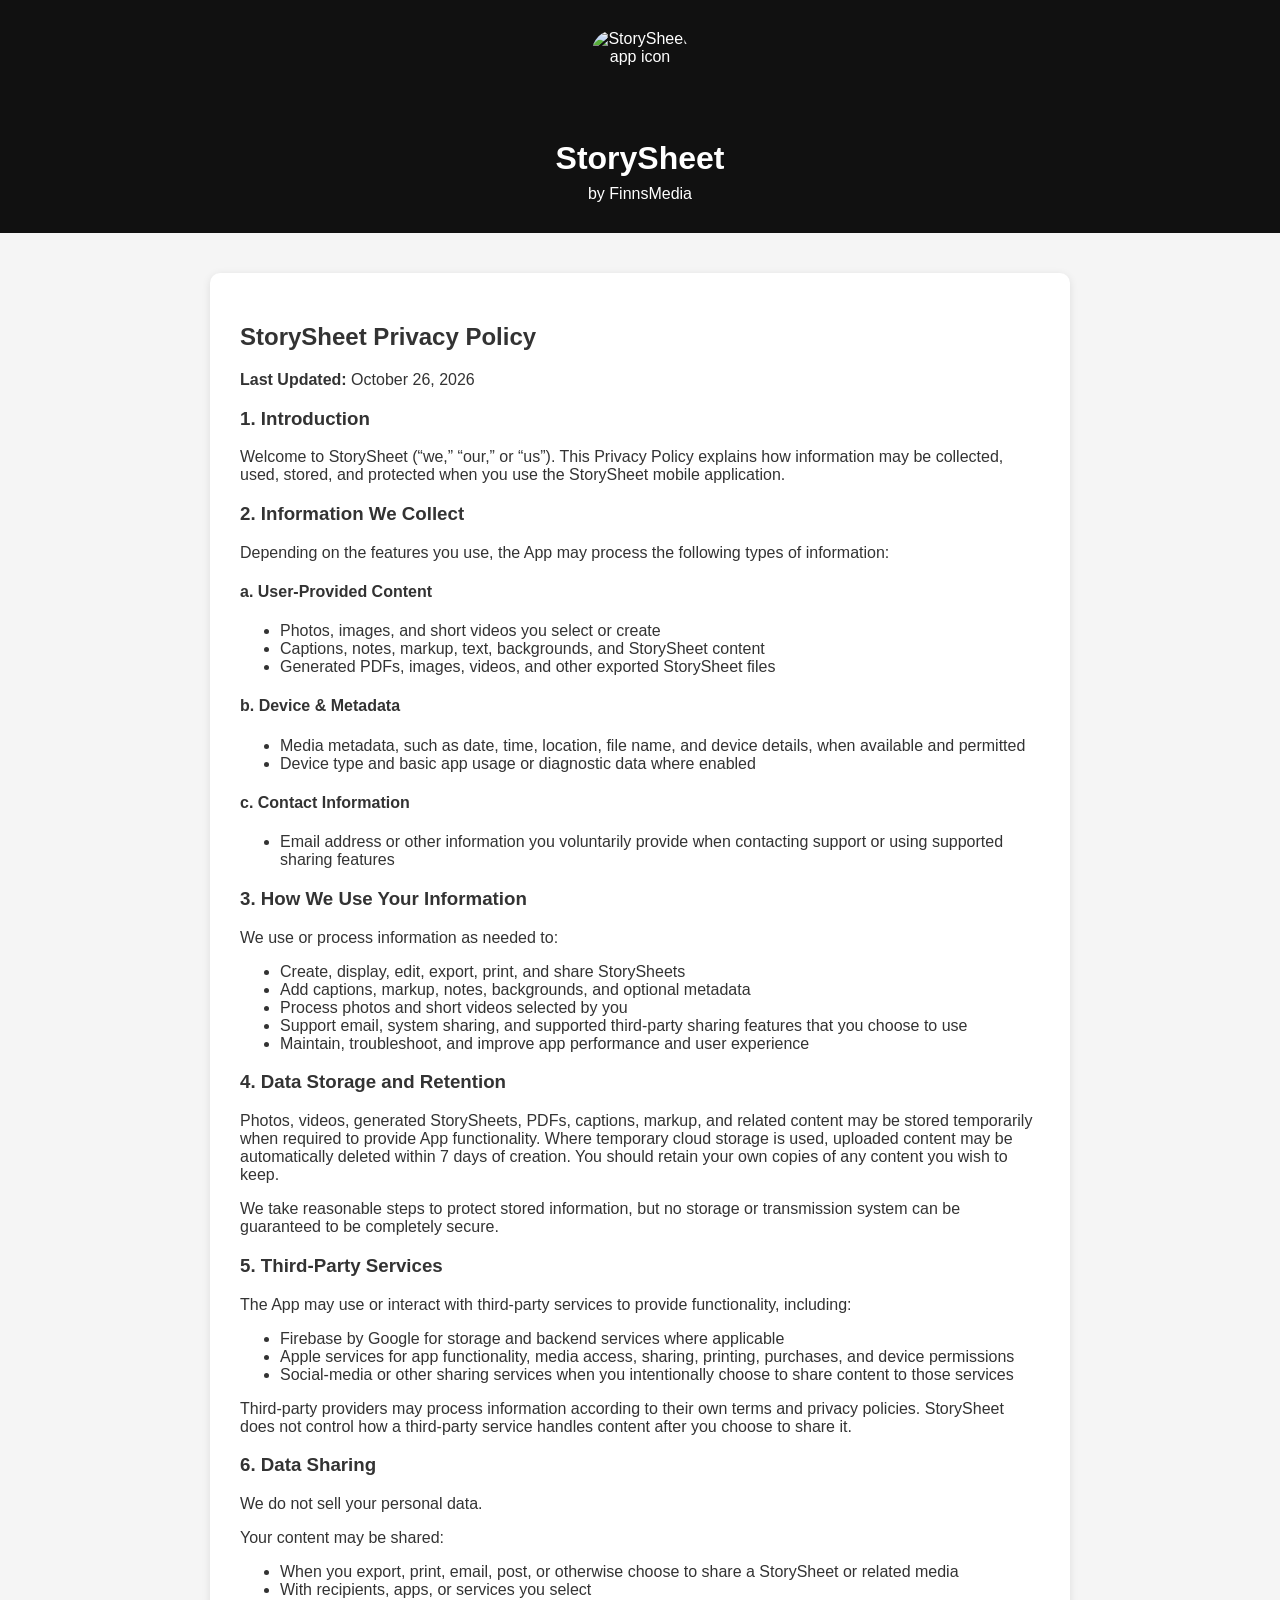
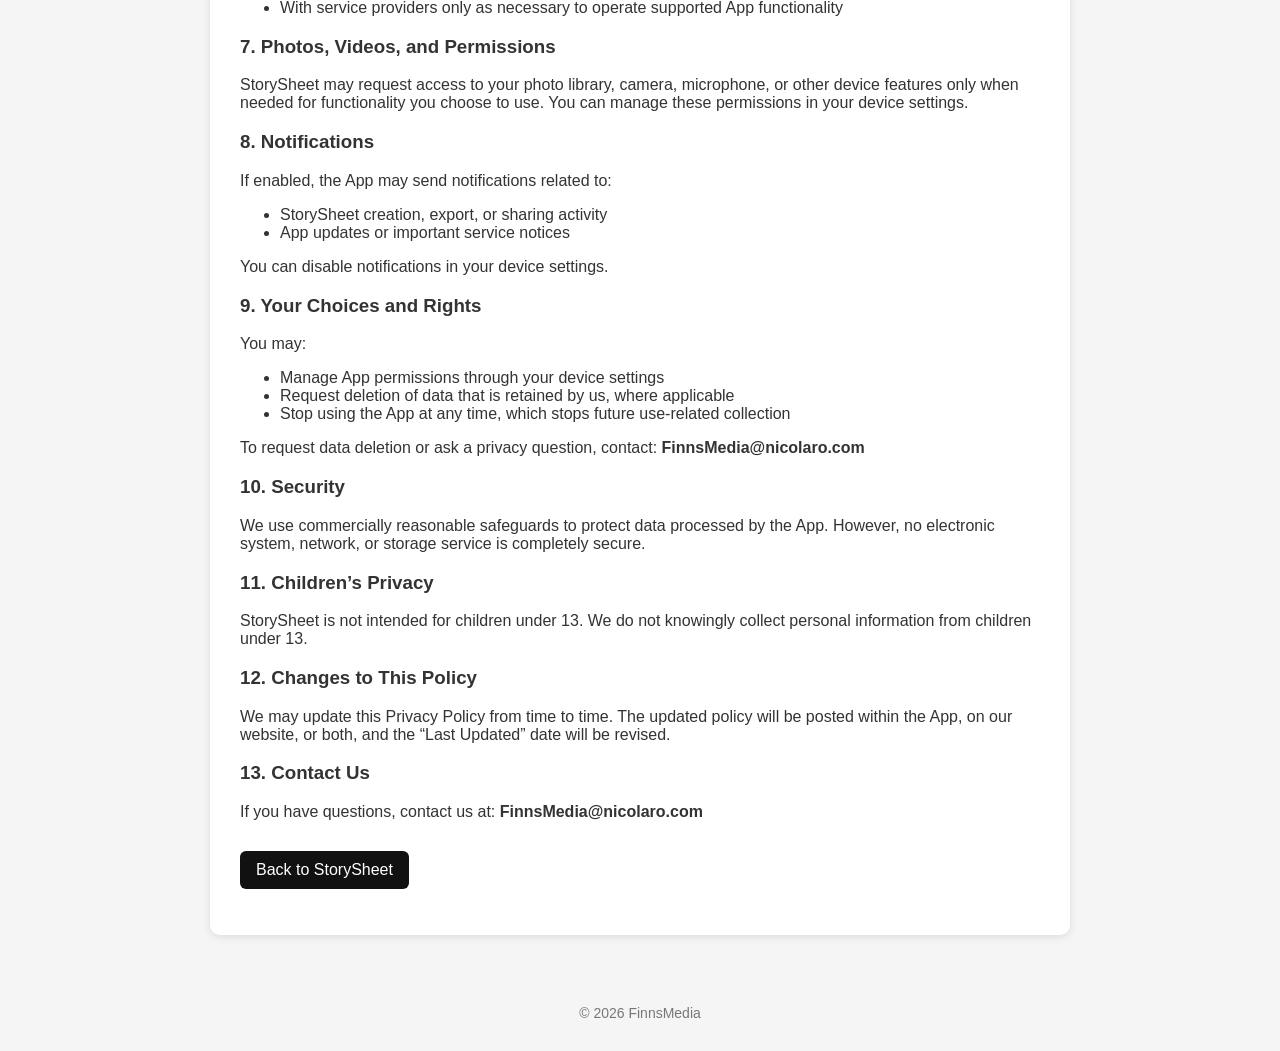
==== privacy-policy.html @ 18b91e4c "Publish StorySheet-branded privacy-policy.html for TikTok website review" ====
<!DOCTYPE html>
<html lang="en">
<head>
    <meta charset="UTF-8">
    <meta name="viewport" content="width=device-width, initial-scale=1.0">
<link rel="icon" type="image/png" href="https://mnicolaro.github.io/https://mnicolaro.github.io/StorySheet-icon.png">
<link rel="apple-touch-icon" href="https://mnicolaro.github.io/https://mnicolaro.github.io/StorySheet-icon.png">
    <title>StorySheet Privacy Policy</title>
<link rel="icon" type="image/png" href="https://mnicolaro.github.io/StorySheet-icon.png"><link rel="apple-touch-icon" href="https://mnicolaro.github.io/StorySheet-icon.png"><link rel="canonical" href="https://www.storysheetapp.com/privacy-policy.html">
</head>
<body style="font-family: Arial, sans-serif; margin: 0; background:#f5f5f5; color:#333;">

    <div style="background:#111; color:white; padding:30px 20px; text-align:center;">
        <img src="https://mnicolaro.github.io/StorySheet-icon.png" alt="StorySheet app icon" style="width:96px; height:96px; border-radius:22px; display:block; margin:0 auto 14px auto;">
        <h1 style="margin:0 0 8px 0;">StorySheet</h1>
        <p style="margin:0;">by FinnsMedia</p>
    </div>

    <div style="max-width:800px; margin:40px auto; background:white; padding:30px; border-radius:10px; box-shadow:0 2px 8px rgba(0,0,0,0.1);">
        <h2>StorySheet Privacy Policy</h2>

        <p><strong>Last Updated:</strong> October 26, 2026</p>

        <h3>1. Introduction</h3>
        <p>
            Welcome to StorySheet (“we,” “our,” or “us”). This Privacy Policy explains how information
            may be collected, used, stored, and protected when you use the StorySheet mobile application.
        </p>

        <h3>2. Information We Collect</h3>
        <p>Depending on the features you use, the App may process the following types of information:</p>

        <h4>a. User-Provided Content</h4>
        <ul>
            <li>Photos, images, and short videos you select or create</li>
            <li>Captions, notes, markup, text, backgrounds, and StorySheet content</li>
            <li>Generated PDFs, images, videos, and other exported StorySheet files</li>
        </ul>

        <h4>b. Device &amp; Metadata</h4>
        <ul>
            <li>Media metadata, such as date, time, location, file name, and device details, when available and permitted</li>
            <li>Device type and basic app usage or diagnostic data where enabled</li>
        </ul>

        <h4>c. Contact Information</h4>
        <ul>
            <li>Email address or other information you voluntarily provide when contacting support or using supported sharing features</li>
        </ul>

        <h3>3. How We Use Your Information</h3>
        <p>We use or process information as needed to:</p>
        <ul>
            <li>Create, display, edit, export, print, and share StorySheets</li>
            <li>Add captions, markup, notes, backgrounds, and optional metadata</li>
            <li>Process photos and short videos selected by you</li>
            <li>Support email, system sharing, and supported third-party sharing features that you choose to use</li>
            <li>Maintain, troubleshoot, and improve app performance and user experience</li>
        </ul>

        <h3>4. Data Storage and Retention</h3>
        <p>
            Photos, videos, generated StorySheets, PDFs, captions, markup, and related content may be stored
            temporarily when required to provide App functionality. Where temporary cloud storage is used,
            uploaded content may be automatically deleted within 7 days of creation. You should retain your
            own copies of any content you wish to keep.
        </p>
        <p>
            We take reasonable steps to protect stored information, but no storage or transmission system can
            be guaranteed to be completely secure.
        </p>

        <h3>5. Third-Party Services</h3>
        <p>The App may use or interact with third-party services to provide functionality, including:</p>
        <ul>
            <li>Firebase by Google for storage and backend services where applicable</li>
            <li>Apple services for app functionality, media access, sharing, printing, purchases, and device permissions</li>
            <li>Social-media or other sharing services when you intentionally choose to share content to those services</li>
        </ul>
        <p>
            Third-party providers may process information according to their own terms and privacy policies.
            StorySheet does not control how a third-party service handles content after you choose to share it.
        </p>

        <h3>6. Data Sharing</h3>
        <p>We do not sell your personal data.</p>
        <p>Your content may be shared:</p>
        <ul>
            <li>When you export, print, email, post, or otherwise choose to share a StorySheet or related media</li>
            <li>With recipients, apps, or services you select</li>
            <li>With service providers only as necessary to operate supported App functionality</li>
        </ul>

        <h3>7. Photos, Videos, and Permissions</h3>
        <p>
            StorySheet may request access to your photo library, camera, microphone, or other device features
            only when needed for functionality you choose to use. You can manage these permissions in your
            device settings.
        </p>

        <h3>8. Notifications</h3>
        <p>If enabled, the App may send notifications related to:</p>
        <ul>
            <li>StorySheet creation, export, or sharing activity</li>
            <li>App updates or important service notices</li>
        </ul>
        <p>You can disable notifications in your device settings.</p>

        <h3>9. Your Choices and Rights</h3>
        <p>You may:</p>
        <ul>
            <li>Manage App permissions through your device settings</li>
            <li>Request deletion of data that is retained by us, where applicable</li>
            <li>Stop using the App at any time, which stops future use-related collection</li>
        </ul>
        <p>
            To request data deletion or ask a privacy question, contact:
            <strong>FinnsMedia@nicolaro.com</strong>
        </p>

        <h3>10. Security</h3>
        <p>
            We use commercially reasonable safeguards to protect data processed by the App.
            However, no electronic system, network, or storage service is completely secure.
        </p>

        <h3>11. Children’s Privacy</h3>
        <p>
            StorySheet is not intended for children under 13. We do not knowingly collect personal information
            from children under 13.
        </p>

        <h3>12. Changes to This Policy</h3>
        <p>
            We may update this Privacy Policy from time to time. The updated policy will be posted within the App,
            on our website, or both, and the “Last Updated” date will be revised.
        </p>

        <h3>13. Contact Us</h3>
        <p>
            If you have questions, contact us at:
            <strong>FinnsMedia@nicolaro.com</strong>
        </p>

        <p style="margin-top:30px;">
            <a href="StorySheet.html" style="display:inline-block; padding:10px 16px; background:#111; color:white; text-decoration:none; border-radius:6px;">Back to StorySheet</a>
        </p>
    </div>

    <div style="text-align:center; padding:30px; font-size:14px; color:#777;">
        © 2026 FinnsMedia
    </div>

</body>
</html>
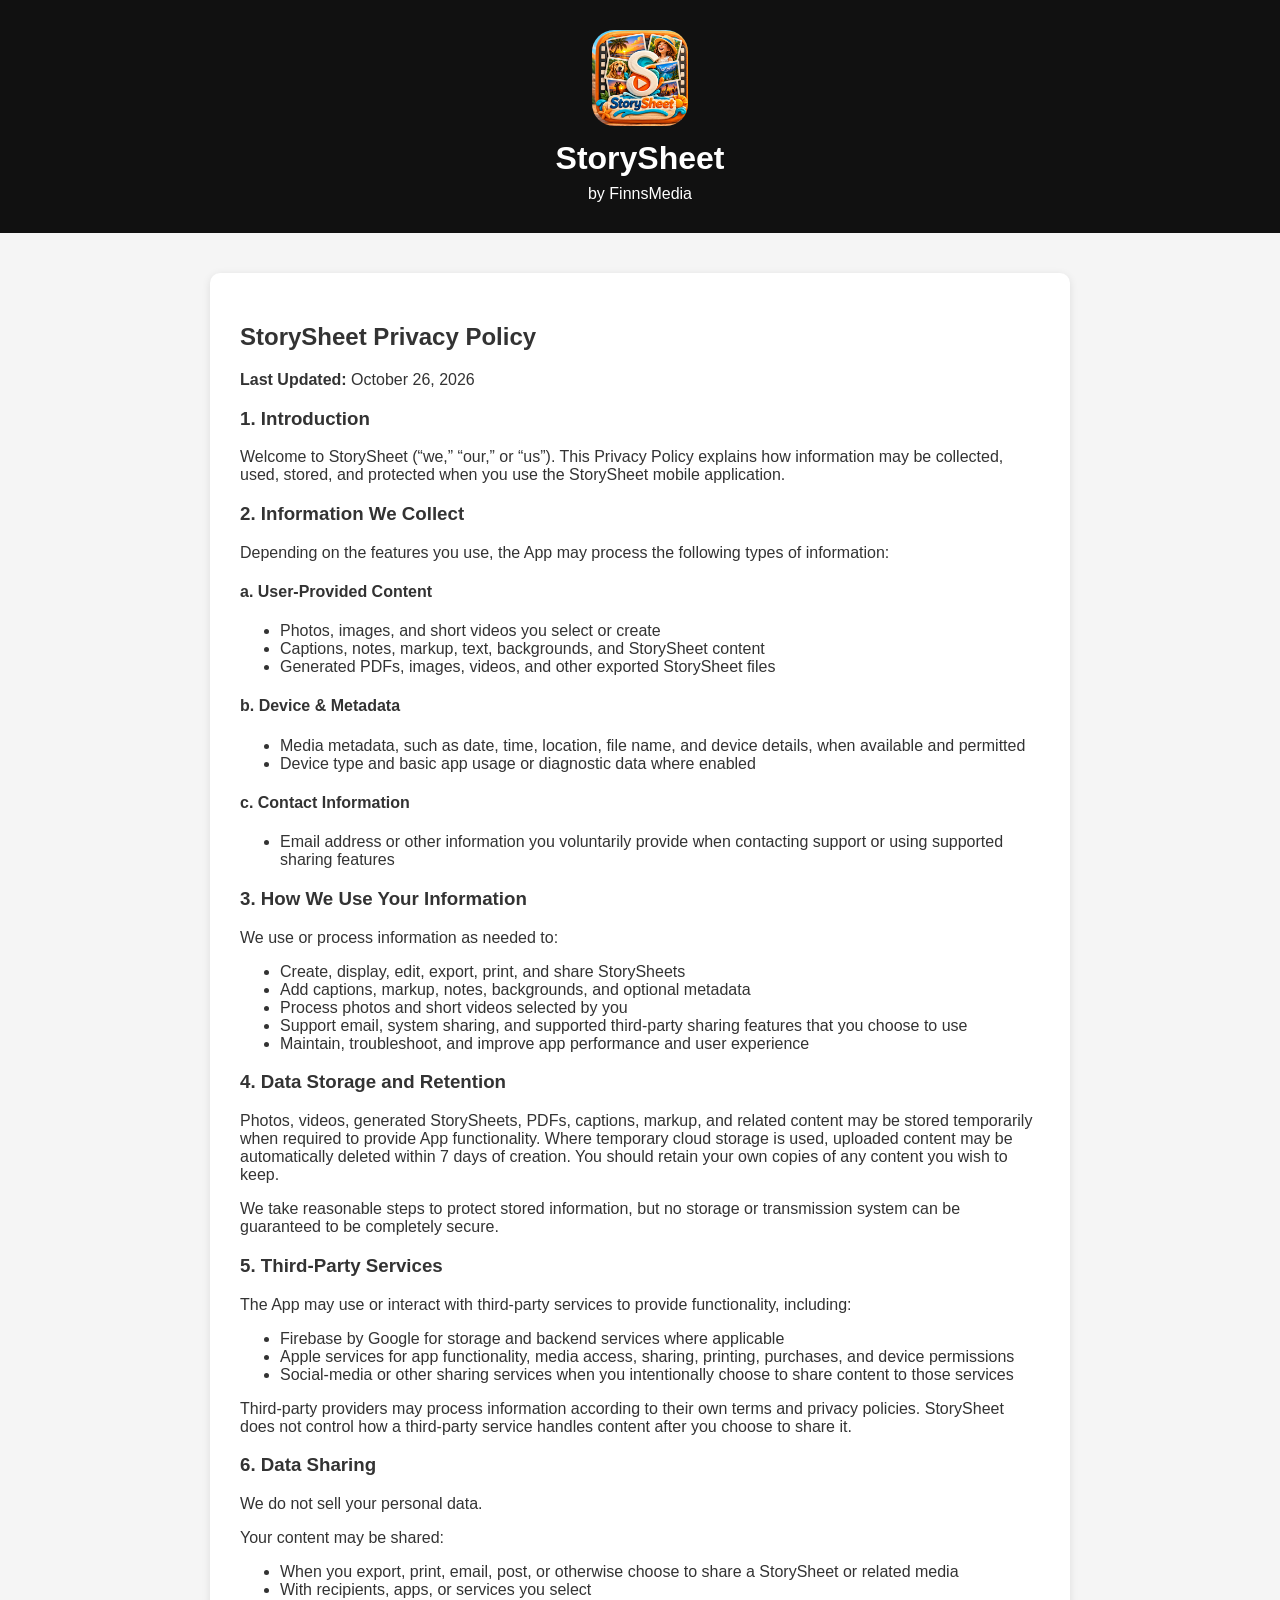
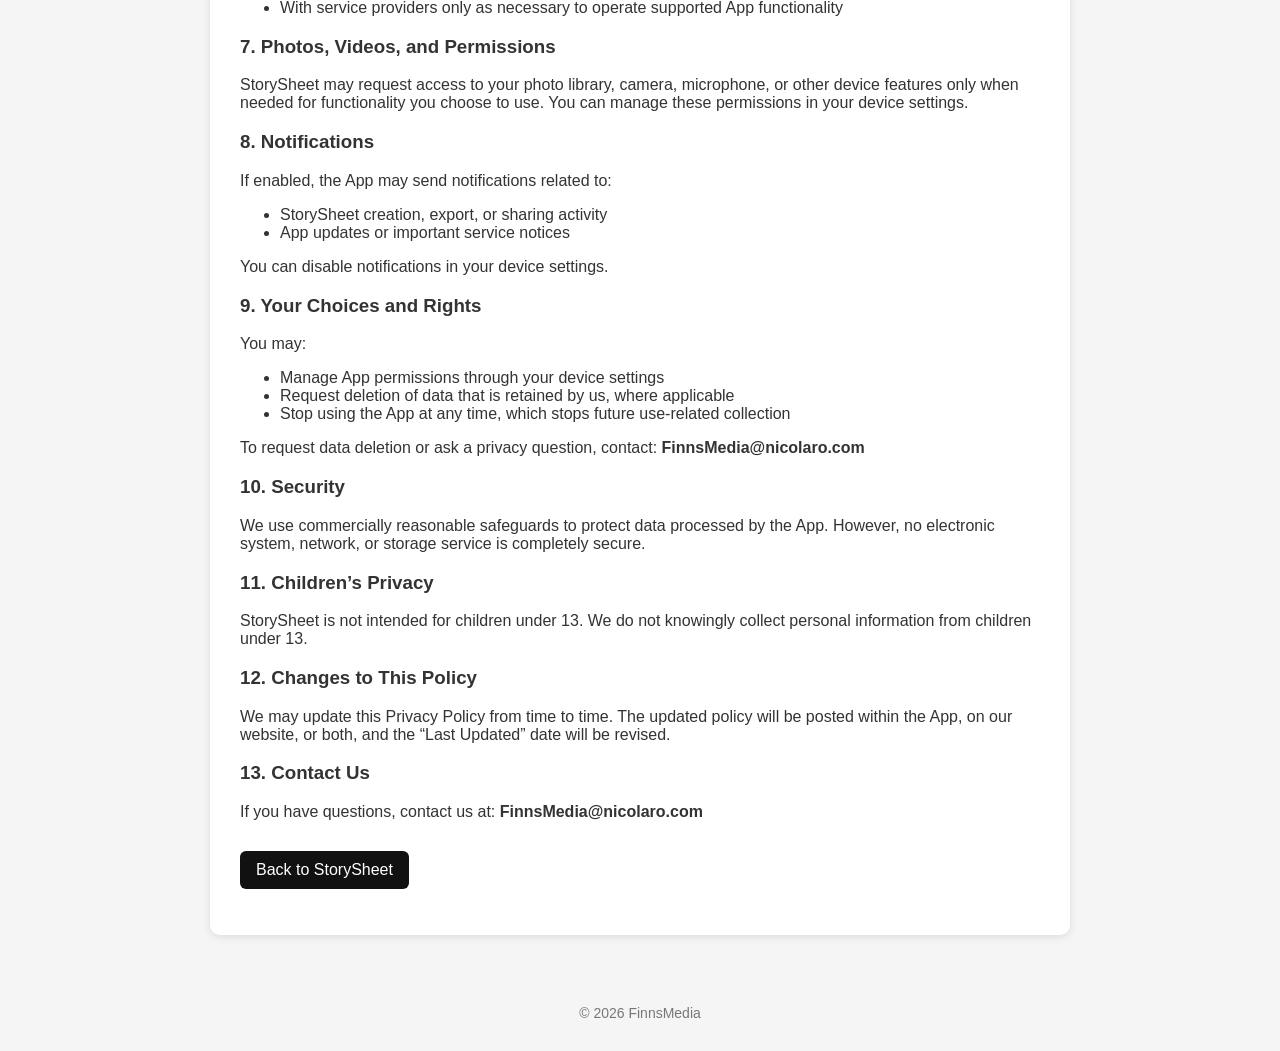
==== commit cae5b527: "Use StorySheet-domain app icon for favicon and page header" ====
--- a/privacy-policy.html
+++ b/privacy-policy.html
@@ -3,15 +3,15 @@
 <head>
     <meta charset="UTF-8">
     <meta name="viewport" content="width=device-width, initial-scale=1.0">
-<link rel="icon" type="image/png" href="https://mnicolaro.github.io/https://mnicolaro.github.io/StorySheet-icon.png">
-<link rel="apple-touch-icon" href="https://mnicolaro.github.io/https://mnicolaro.github.io/StorySheet-icon.png">
+<link rel="icon" type="image/png" href="https://mnicolaro.github.io//StorySheet-icon.png">
+<link rel="apple-touch-icon" href="https://mnicolaro.github.io//StorySheet-icon.png">
     <title>StorySheet Privacy Policy</title>
-<link rel="icon" type="image/png" href="https://mnicolaro.github.io/StorySheet-icon.png"><link rel="apple-touch-icon" href="https://mnicolaro.github.io/StorySheet-icon.png"><link rel="canonical" href="https://www.storysheetapp.com/privacy-policy.html">
+<link rel="icon" type="image/png" href="/StorySheet-icon.png"><link rel="apple-touch-icon" href="/StorySheet-icon.png"><link rel="canonical" href="https://www.storysheetapp.com/privacy-policy.html">
 </head>
 <body style="font-family: Arial, sans-serif; margin: 0; background:#f5f5f5; color:#333;">
 
     <div style="background:#111; color:white; padding:30px 20px; text-align:center;">
-        <img src="https://mnicolaro.github.io/StorySheet-icon.png" alt="StorySheet app icon" style="width:96px; height:96px; border-radius:22px; display:block; margin:0 auto 14px auto;">
+        <img src="/StorySheet-icon.png" alt="StorySheet app icon" style="width:96px; height:96px; border-radius:22px; display:block; margin:0 auto 14px auto;">
         <h1 style="margin:0 0 8px 0;">StorySheet</h1>
         <p style="margin:0;">by FinnsMedia</p>
     </div>
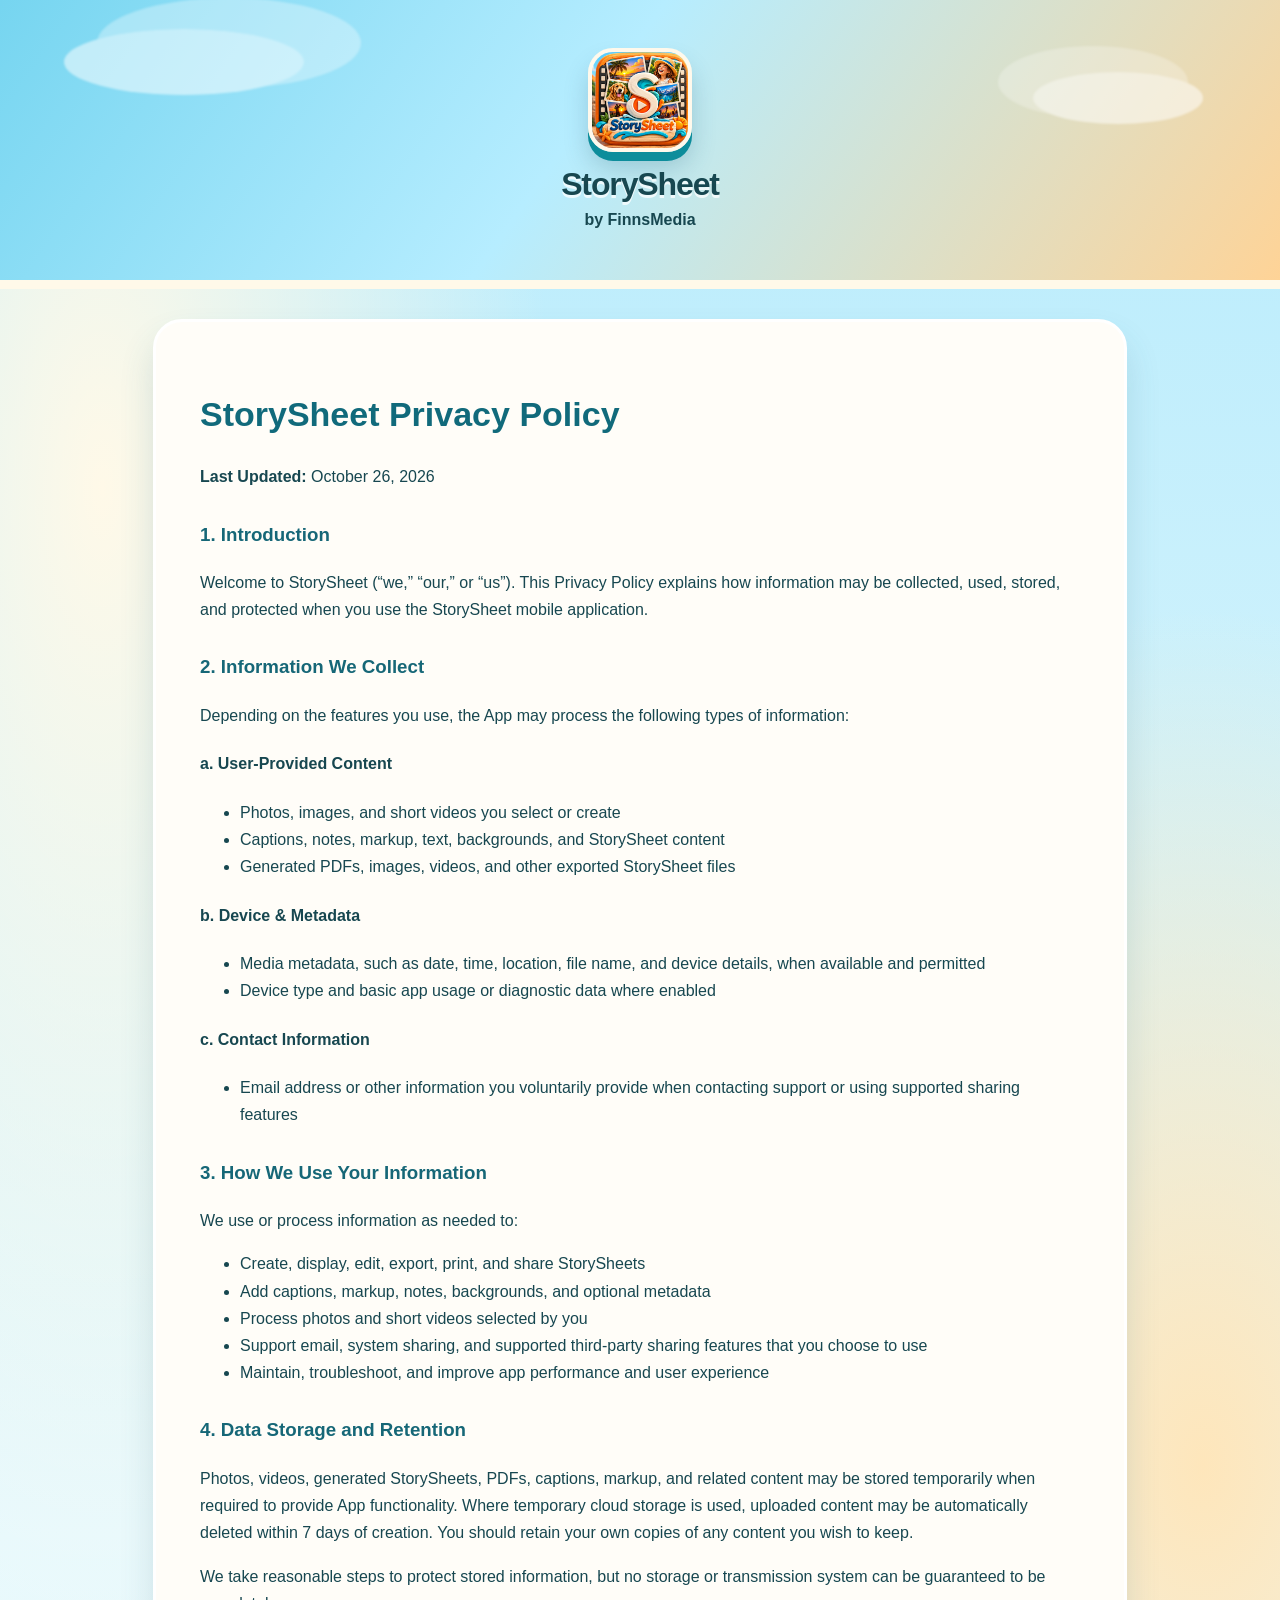
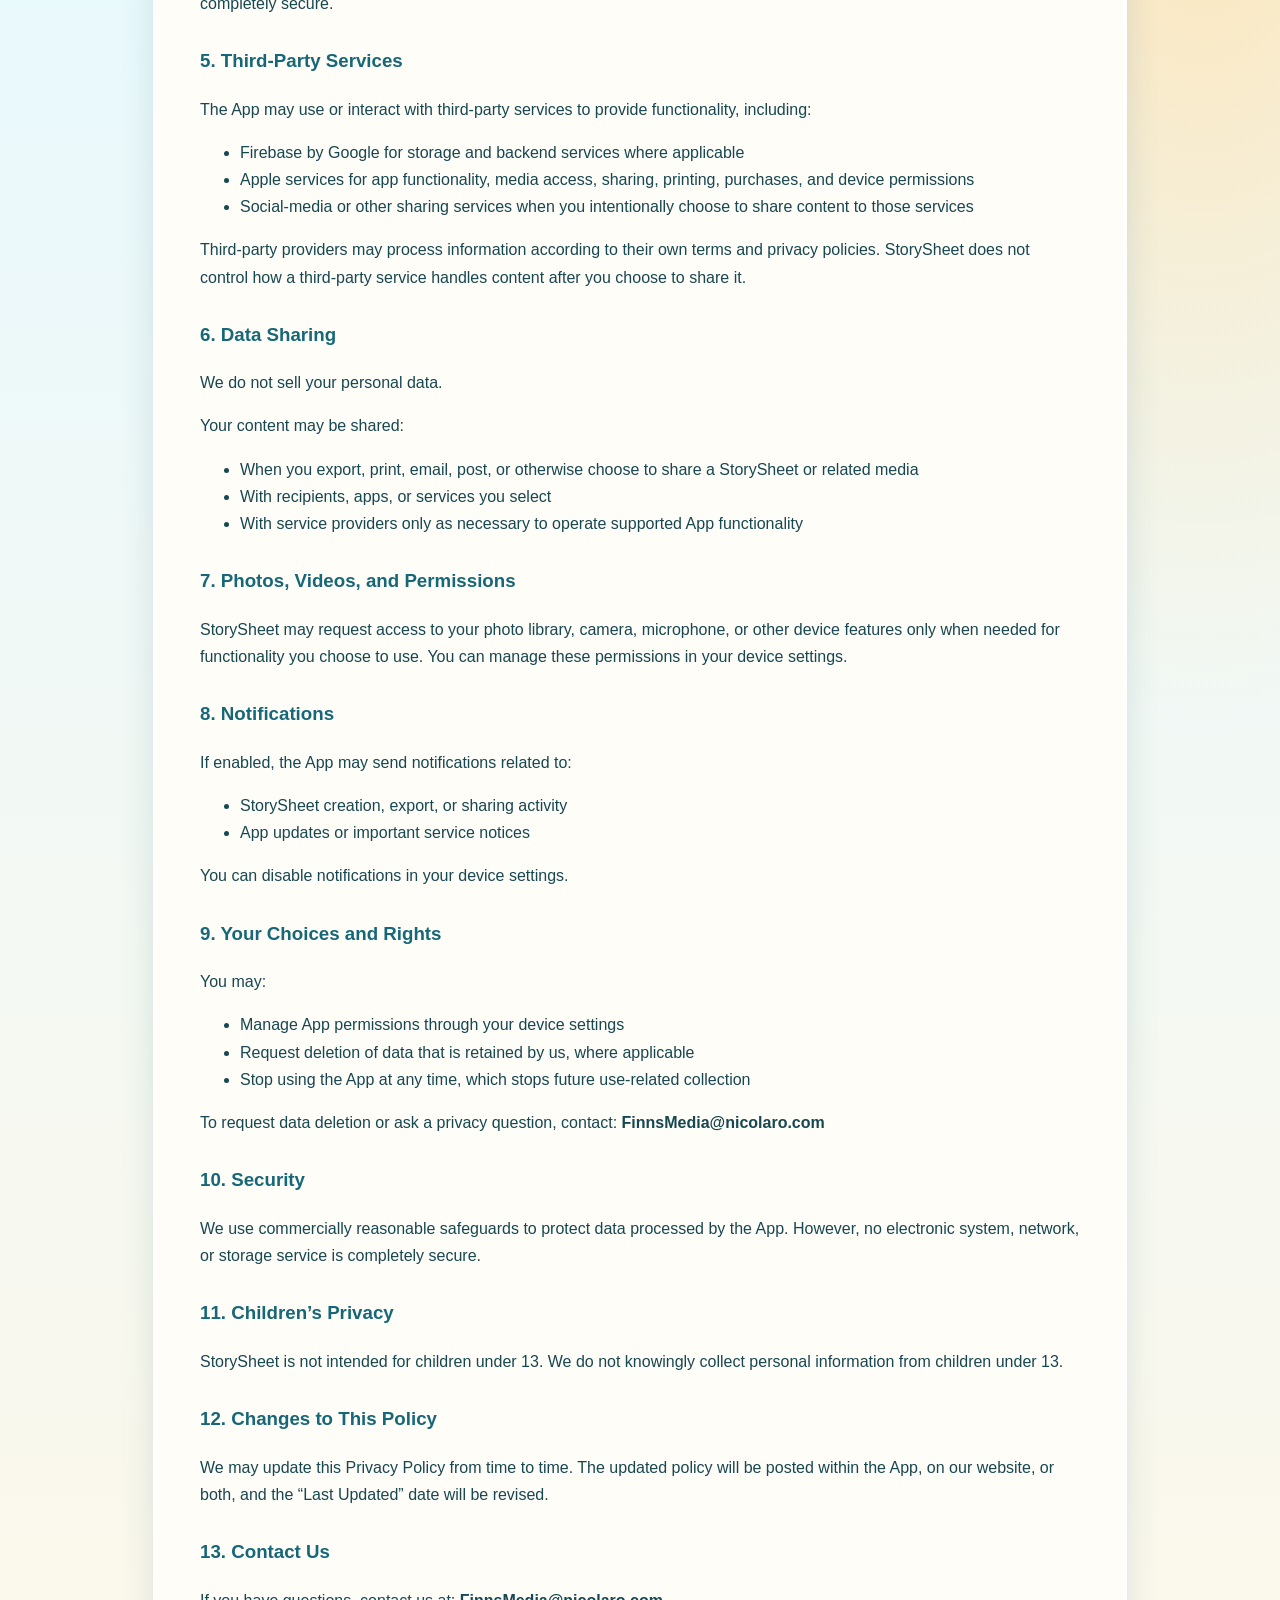
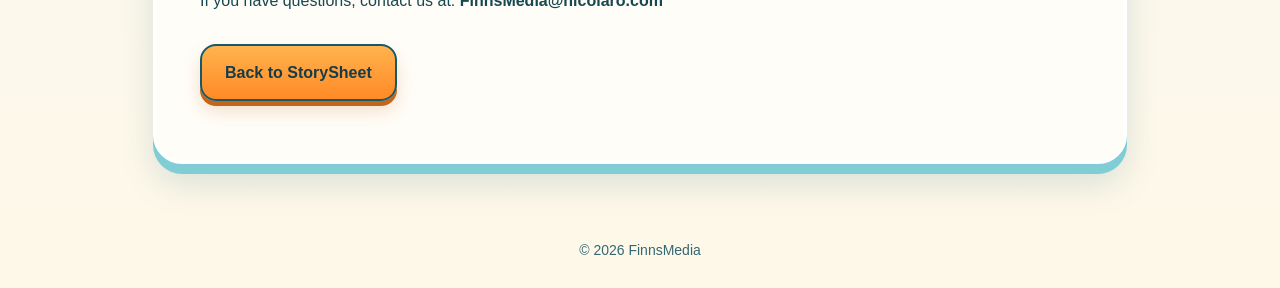
==== commit 74030983: "Apply FinnsMedia coastal clay styling to privacy-policy.html" ====
--- a/privacy-policy.html
+++ b/privacy-policy.html
@@ -7,6 +7,7 @@
 <link rel="apple-touch-icon" href="https://mnicolaro.github.io//StorySheet-icon.png">
     <title>StorySheet Privacy Policy</title>
 <link rel="icon" type="image/png" href="/StorySheet-icon.png"><link rel="apple-touch-icon" href="/StorySheet-icon.png"><link rel="canonical" href="https://www.storysheetapp.com/privacy-policy.html">
+<link rel="stylesheet" href="/clay-theme.css">
 </head>
 <body style="font-family: Arial, sans-serif; margin: 0; background:#f5f5f5; color:#333;">
 
@@ -143,7 +144,7 @@
         </p>
 
         <p style="margin-top:30px;">
-            <a href="StorySheet.html" style="display:inline-block; padding:10px 16px; background:#111; color:white; text-decoration:none; border-radius:6px;">Back to StorySheet</a>
+            <a href="https://www.storysheetapp.com/" style="display:inline-block; padding:10px 16px; background:#111; color:white; text-decoration:none; border-radius:6px;">Back to StorySheet</a>
         </p>
     </div>
 
--- a/clay-theme.css
+++ b/clay-theme.css
@@ -0,0 +1,28 @@
+/* FinnsMedia-inspired coastal claymation design system — visual styling only */
+:root{--clay-sky:#bceeff;--clay-aqua:#54c6dc;--clay-teal:#087b8b;--clay-orange:#ff9b38;--clay-ink:#174750;--clay-cream:#fff8e9}
+html{scroll-behavior:smooth}
+body{color:var(--clay-ink)!important;background:radial-gradient(ellipse at 8% 14%,#fff9e8 0,transparent 27%),radial-gradient(ellipse at 94% 42%,#fee6bb 0,transparent 30%),linear-gradient(180deg,#b6ebfc 0%,#e8f9fd 44%,#fff8e9 100%)!important}
+body>div:first-of-type:not(.hero){background:linear-gradient(125deg,#76d5f0 0%,#b6edff 45%,#ffd396 100%)!important;color:#174750!important;padding:48px 20px 60px!important;position:relative;overflow:hidden;box-shadow:inset 0 -9px 0 #fff9e9}
+body>div:first-of-type:not(.hero)::before,body>div:first-of-type:not(.hero)::after{content:"";position:absolute;z-index:0;background:rgba(255,255,255,.52);border-radius:50%;filter:blur(1px)}
+body>div:first-of-type:not(.hero)::before{width:240px;height:66px;left:5%;top:29px;box-shadow:45px -19px 0 12px rgba(255,255,255,.32)}
+body>div:first-of-type:not(.hero)::after{width:170px;height:52px;right:6%;top:72px;box-shadow:-25px -16px 0 10px rgba(255,255,255,.25)}
+body>div:first-of-type:not(.hero)>*{position:relative;z-index:1}
+body>div:first-of-type:not(.hero) img{border:4px solid #fff9ec!important;border-radius:25px!important;box-shadow:0 9px 0 #0d8d9b,0 16px 25px #21536638!important}
+body>div:first-of-type:not(.hero) h1{text-shadow:0 3px 0 #ffffffbd;font-weight:900;letter-spacing:-.035em}
+body>div:first-of-type:not(.hero) p{font-weight:700}
+body>div:nth-of-type(2):not(.hero){width:calc(100% - 32px);max-width:880px!important;margin:30px auto 48px!important;padding:clamp(22px,4vw,44px)!important;background:#fffdf8!important;border:3px solid #fff!important;border-radius:29px!important;box-shadow:0 10px 0 #80cdd6,0 21px 34px #316c7529!important;line-height:1.7}
+body>div:nth-of-type(2) h2{color:#116a7b;font-size:clamp(25px,3vw,34px);line-height:1.2}
+body>div:nth-of-type(2) h3{color:#166777;margin-top:1.5em}
+body>div:nth-of-type(2) hr{border:0;border-top:2px solid #d5edf0}
+body>div:nth-of-type(2) a[href="https://www.storysheetapp.com/"]{display:inline-block!important;padding:13px 23px!important;border:2px solid #145a69!important;border-radius:16px!important;background:linear-gradient(#ffb34e,#ff8a26)!important;color:#173c47!important;font-weight:800!important;text-decoration:none!important;box-shadow:0 5px 0 #c3661b,0 10px 18px #c3661b33!important;transition:transform .15s}
+body>div:nth-of-type(2) a[href="https://www.storysheetapp.com/"]:hover{transform:translateY(-2px)}
+body>div:last-of-type:not(:nth-of-type(2)){color:#356772!important}
+body:has(>header.hero) .hero{background:radial-gradient(ellipse at 12% 16%,#fffaf0 0%,transparent 23%),radial-gradient(ellipse at 87% 18%,#fffdf4 0%,transparent 25%),linear-gradient(145deg,#81d8f2 0%,#c0effb 54%,#ffd294 100%)}
+body:has(>header.hero) .home-link,body:has(>header.hero) .cta,body:has(>header.hero) .card,body:has(>header.hero) .use{border:2px solid #fff;box-shadow:0 6px 0 #68afbc,0 15px 25px #28667b25;border-radius:19px}
+body:has(>header.hero) .cta.primary{background:linear-gradient(180deg,#ffae49,#f77d20);color:#173b45;border-color:#ffefc9;box-shadow:0 6px 0 #b75b17,0 15px 25px #7c482b2c}
+body:has(>header.hero) .cta.secondary,body:has(>header.hero) .home-link{background:#fffaf0}
+body:has(>header.hero) .card{background:#fffdf8}
+body:has(>header.hero) .story-band{background:linear-gradient(145deg,#0f7789,#155268)}
+body:has(>header.hero) .step{background:#ffffff16;border:2px solid #90dfec66;box-shadow:0 6px 0 #083f502a}
+body:has(>header.hero) .final{border:3px solid #ffe8bb;box-shadow:0 8px 0 #bc641d,0 22px 35px #81533340}
+@media(max-width:600px){body>div:first-of-type:not(.hero){padding:32px 14px 38px!important}body>div:nth-of-type(2):not(.hero){width:calc(100% - 20px);padding:24px!important;margin:20px auto 32px!important}}
